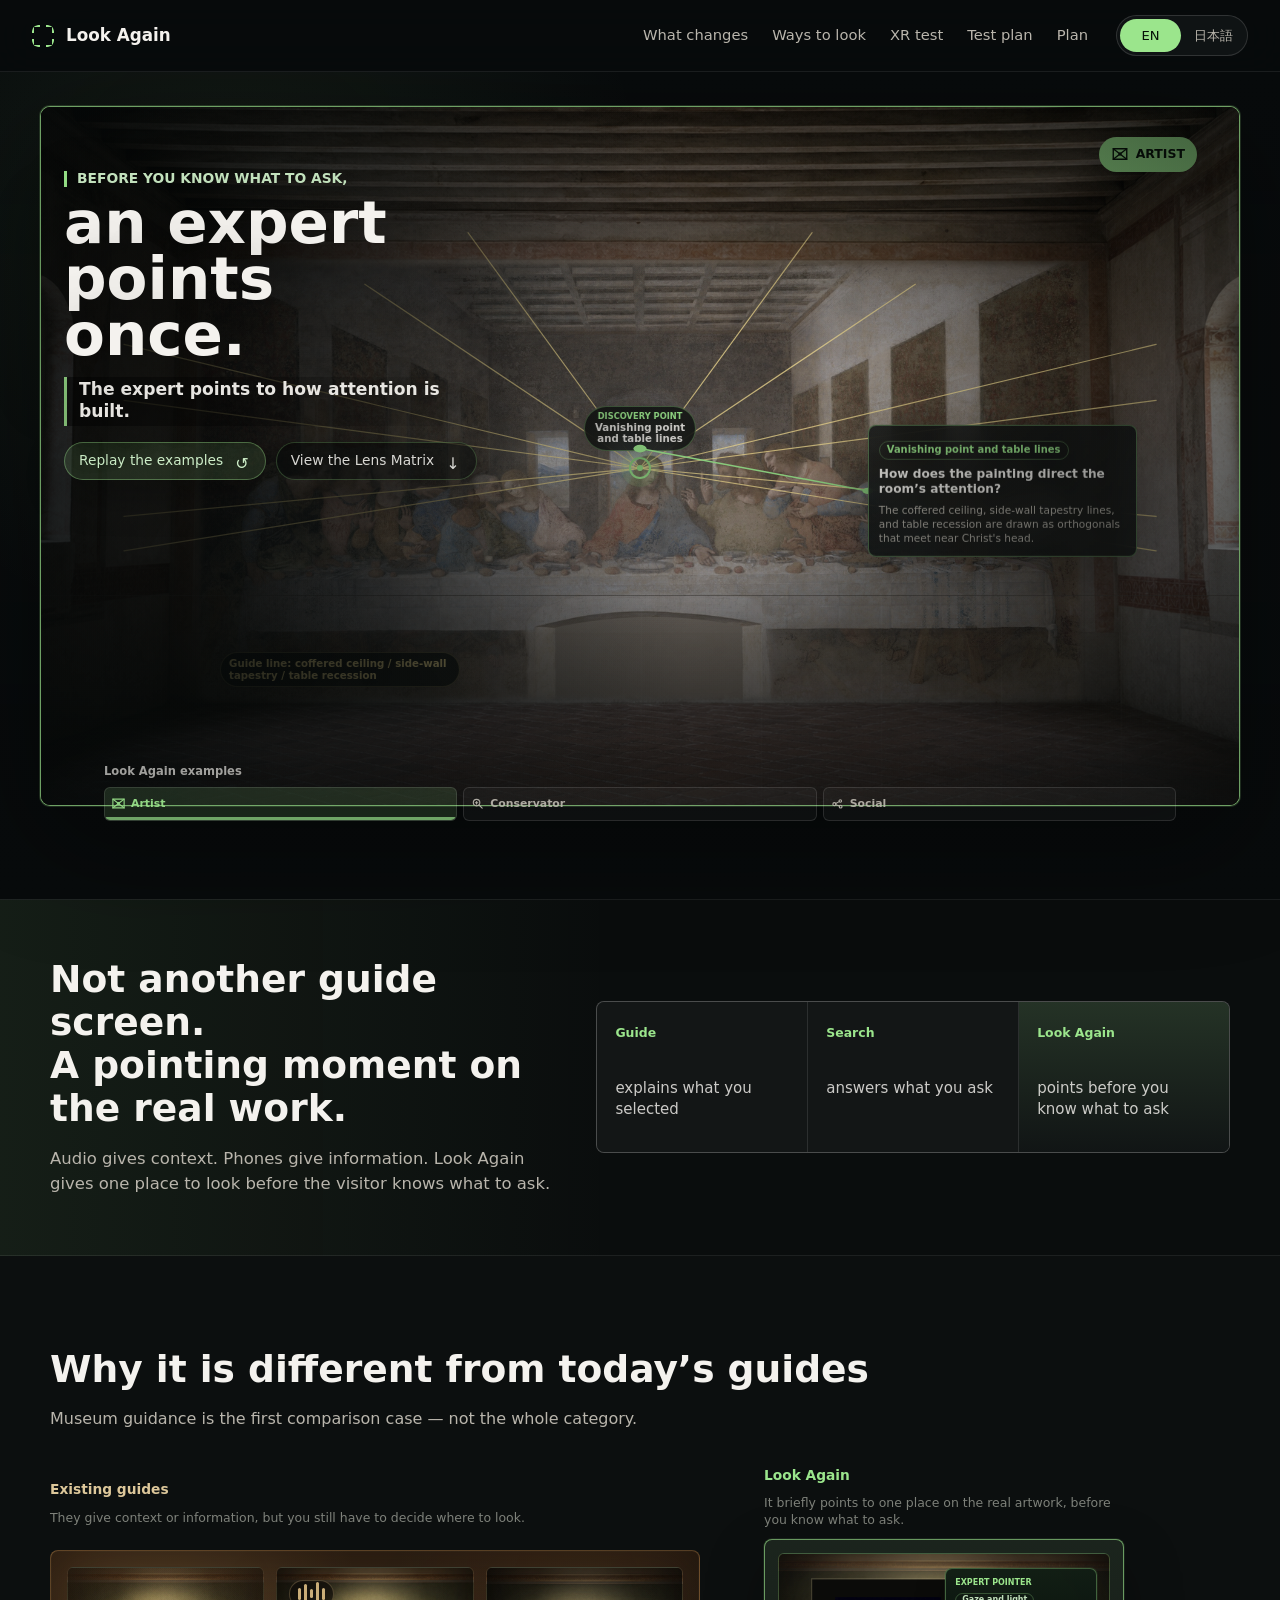
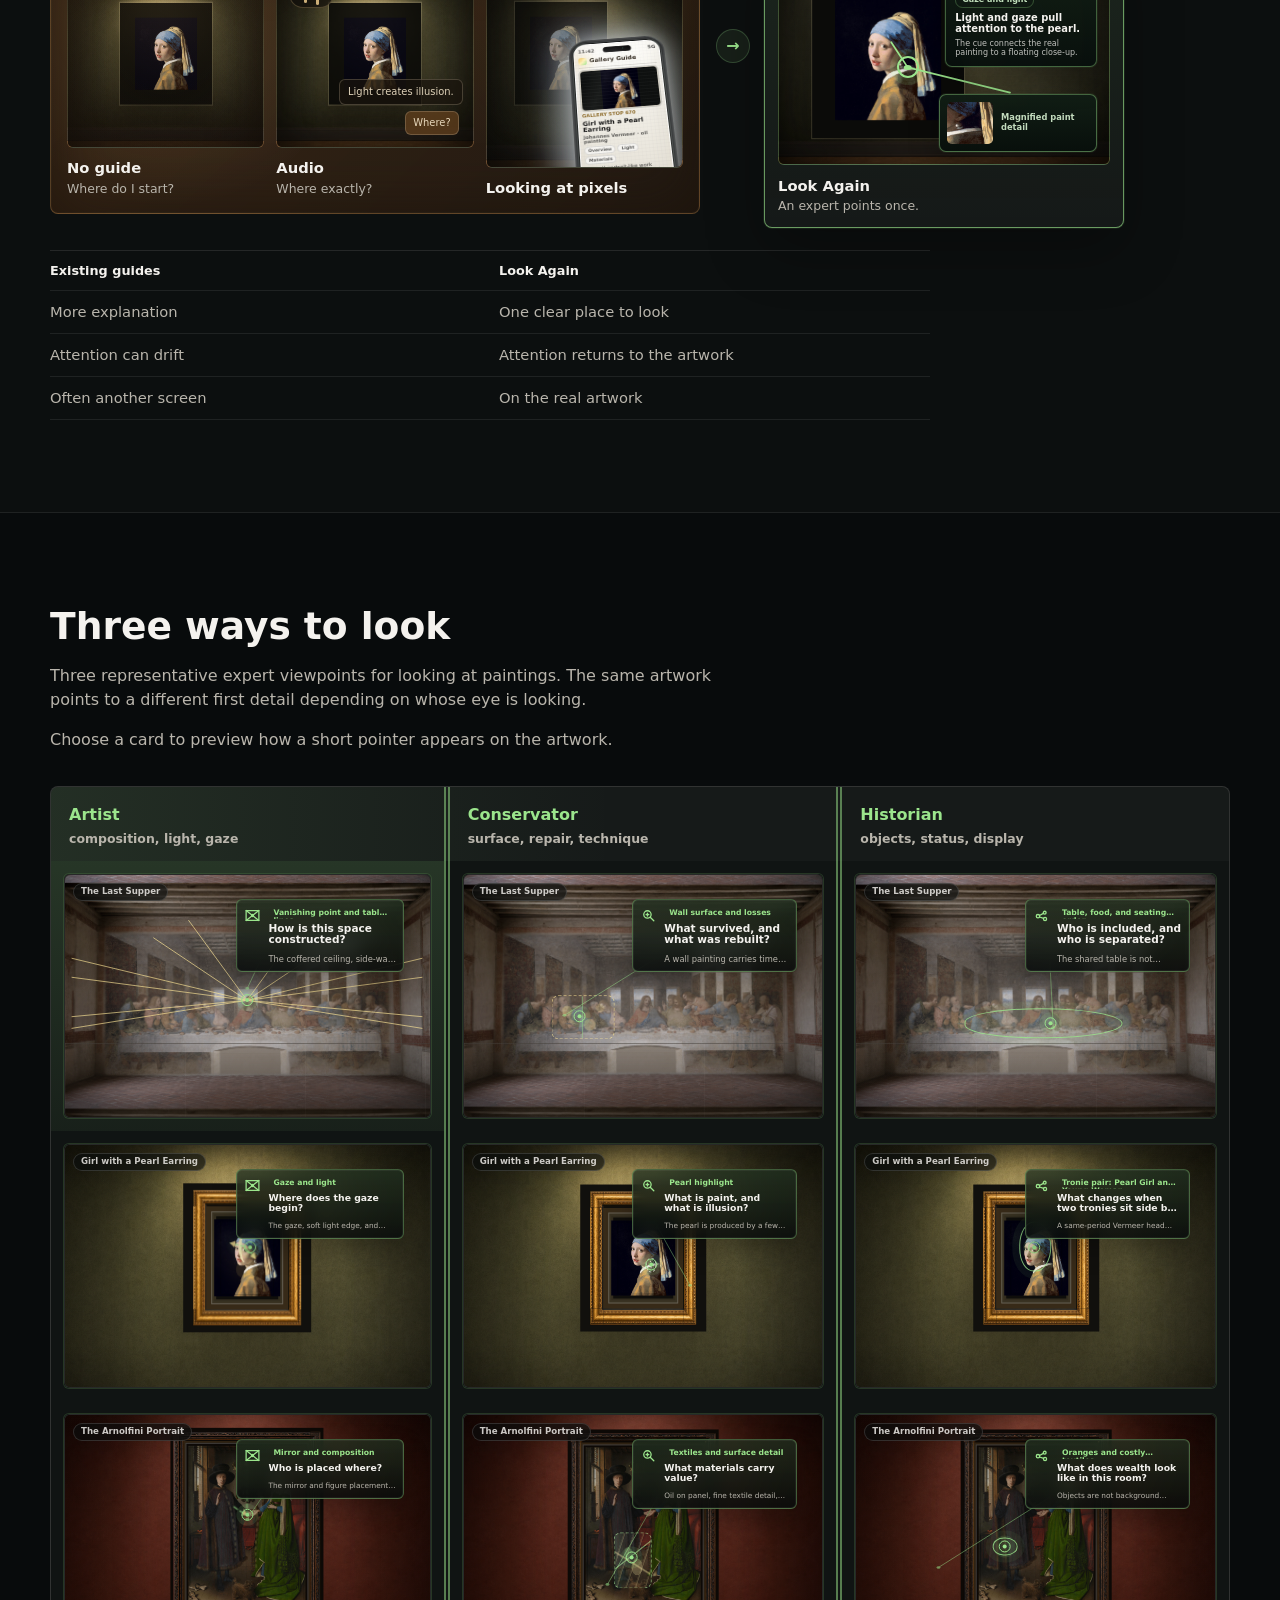
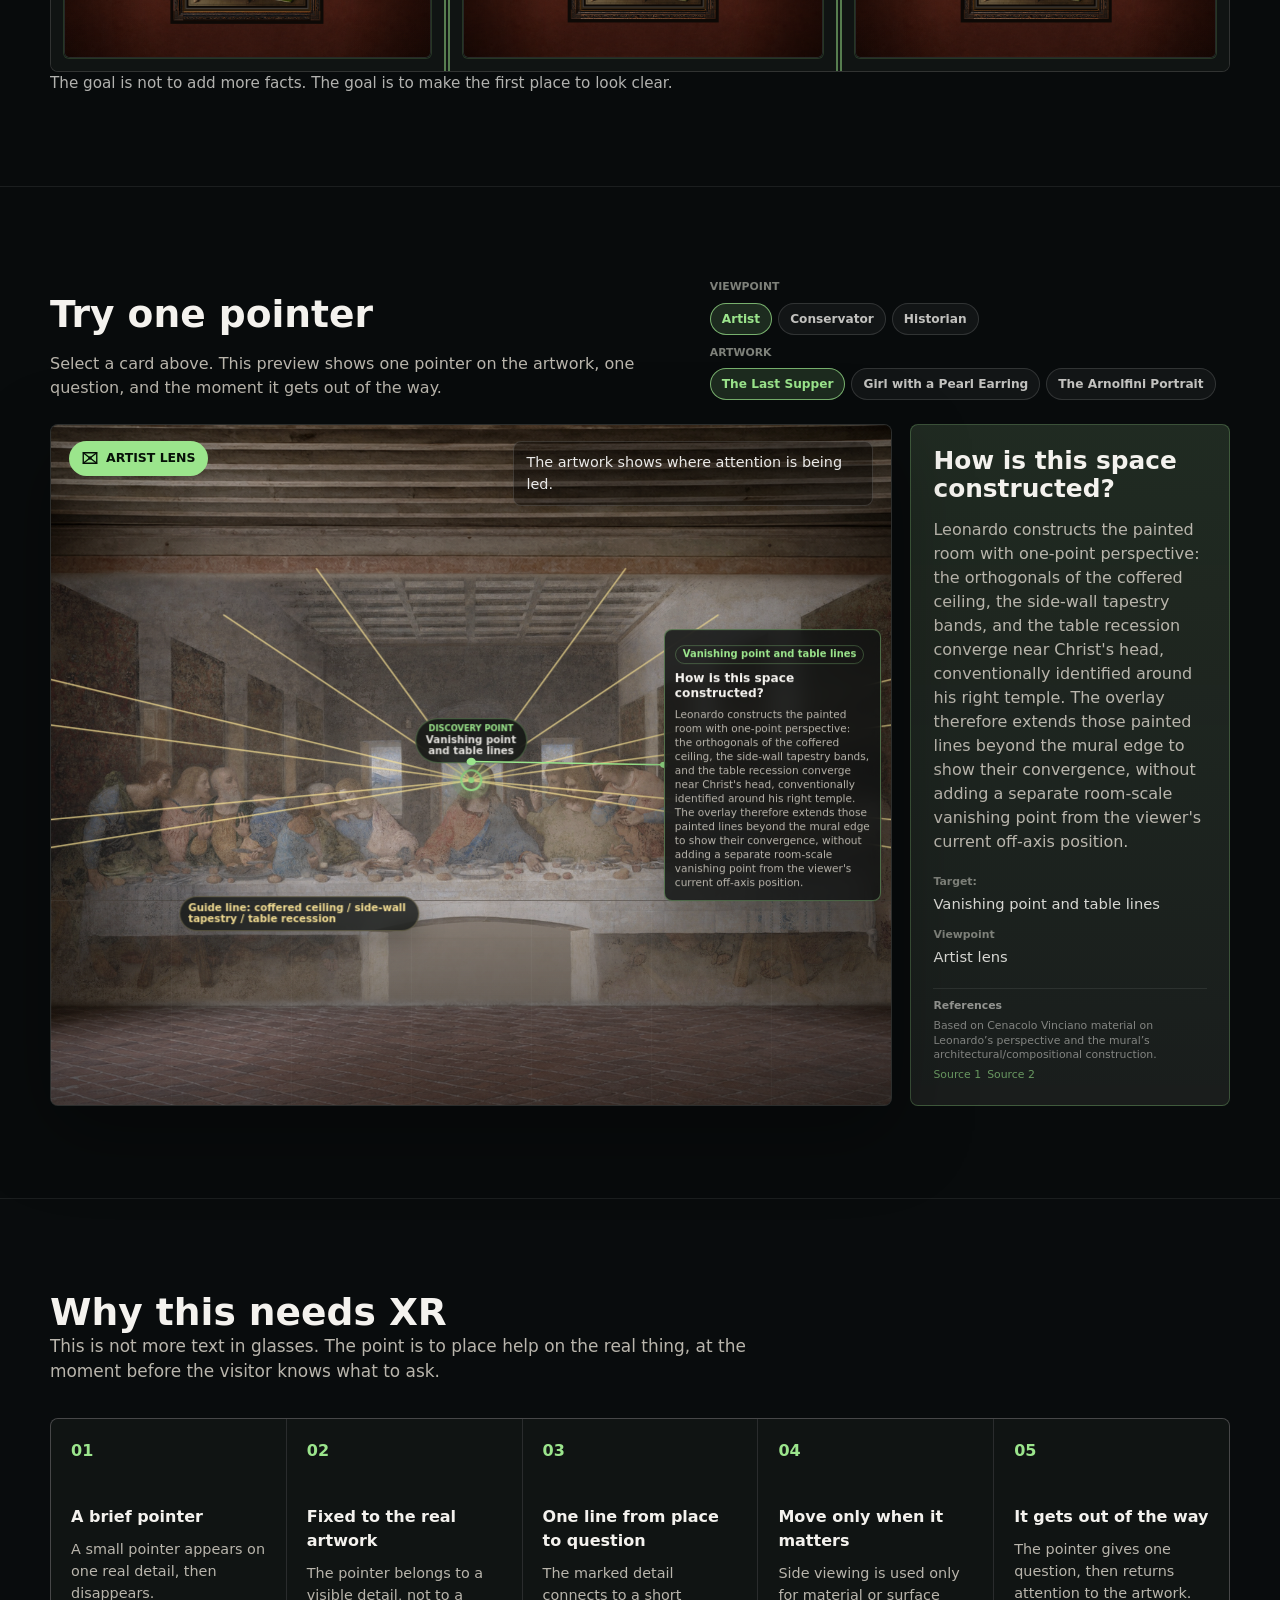
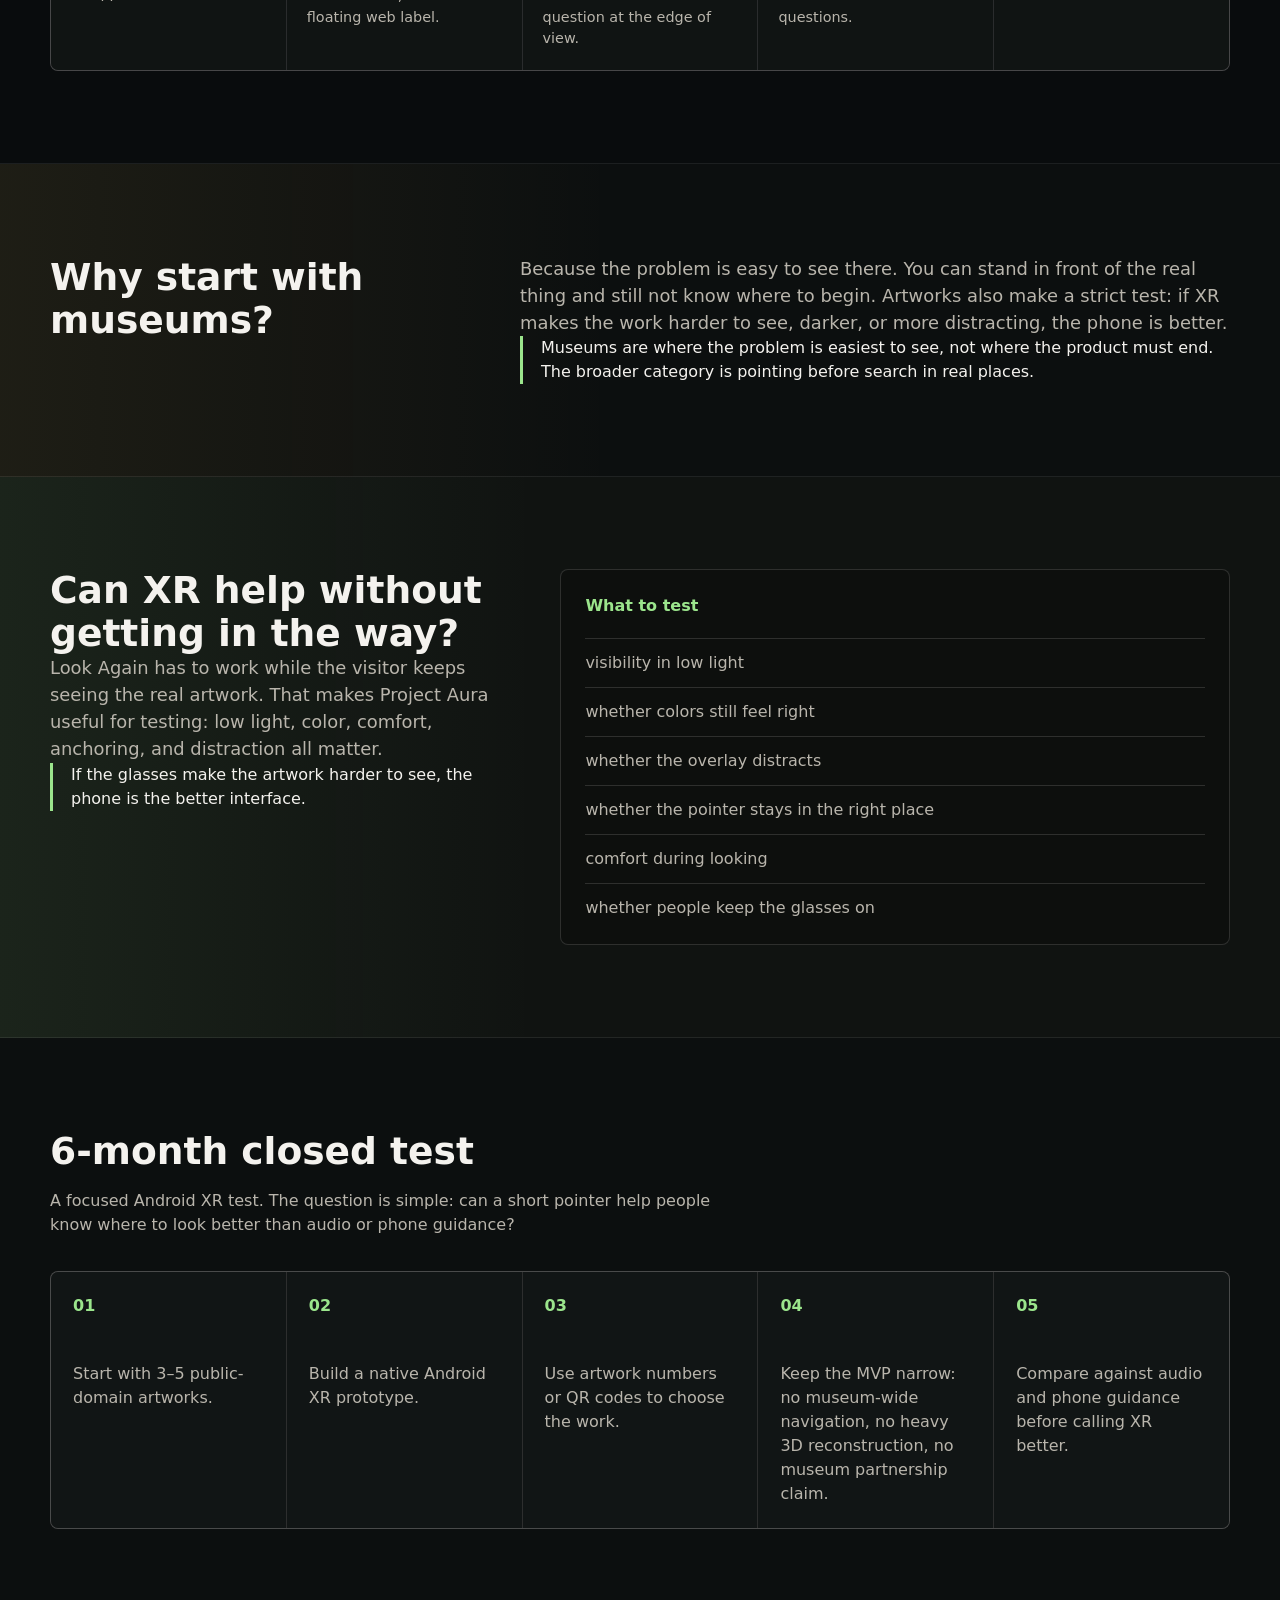
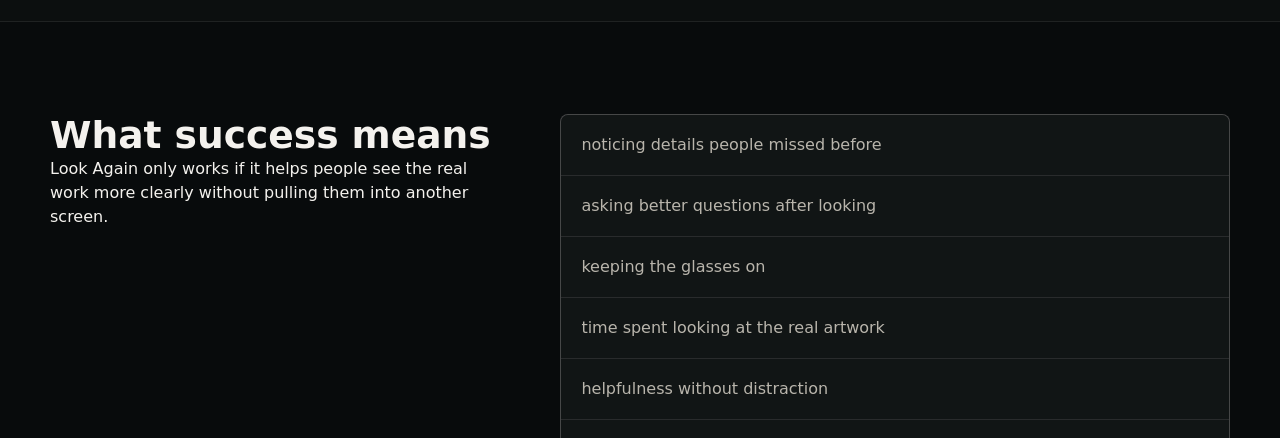
==== index.html @ 21351724 "Deploy Look Again V23 site" ====
<!doctype html>
<html lang="en">
  <head>
    <meta charset="utf-8">
    <meta name="viewport" content="width=device-width, initial-scale=1">
    <meta http-equiv="refresh" content="0; url=./site/index.html">
    <title>Look Again V23</title>
    <link rel="canonical" href="./site/index.html">
    <style>
      body {
        margin: 0;
        min-height: 100vh;
        display: grid;
        place-items: center;
        font: 16px/1.5 system-ui, -apple-system, BlinkMacSystemFont, "Segoe UI", sans-serif;
        color: #10201a;
        background: #f5f3ed;
      }
      a {
        color: #0c6b46;
      }
    </style>
  </head>
  <body>
    <p>Opening <a href="./site/index.html">Look Again V23</a>.</p>
  </body>
</html>
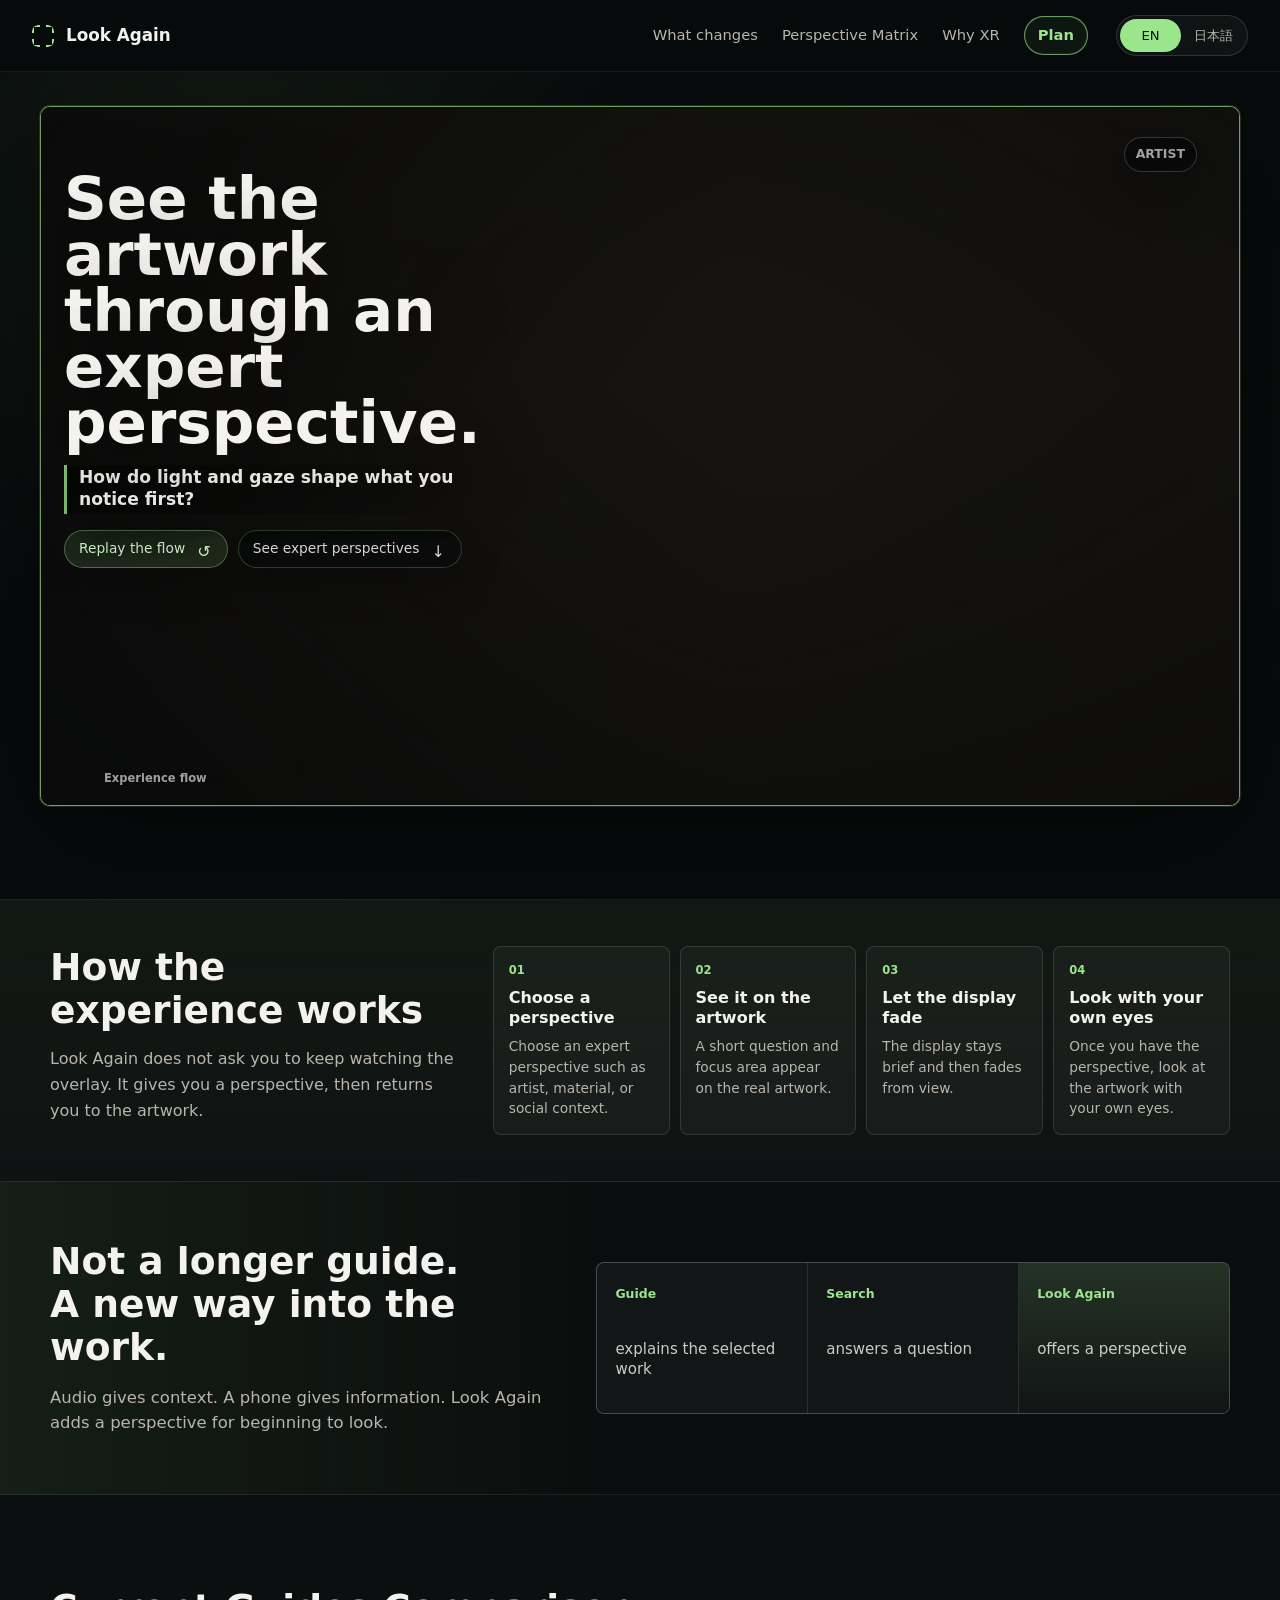
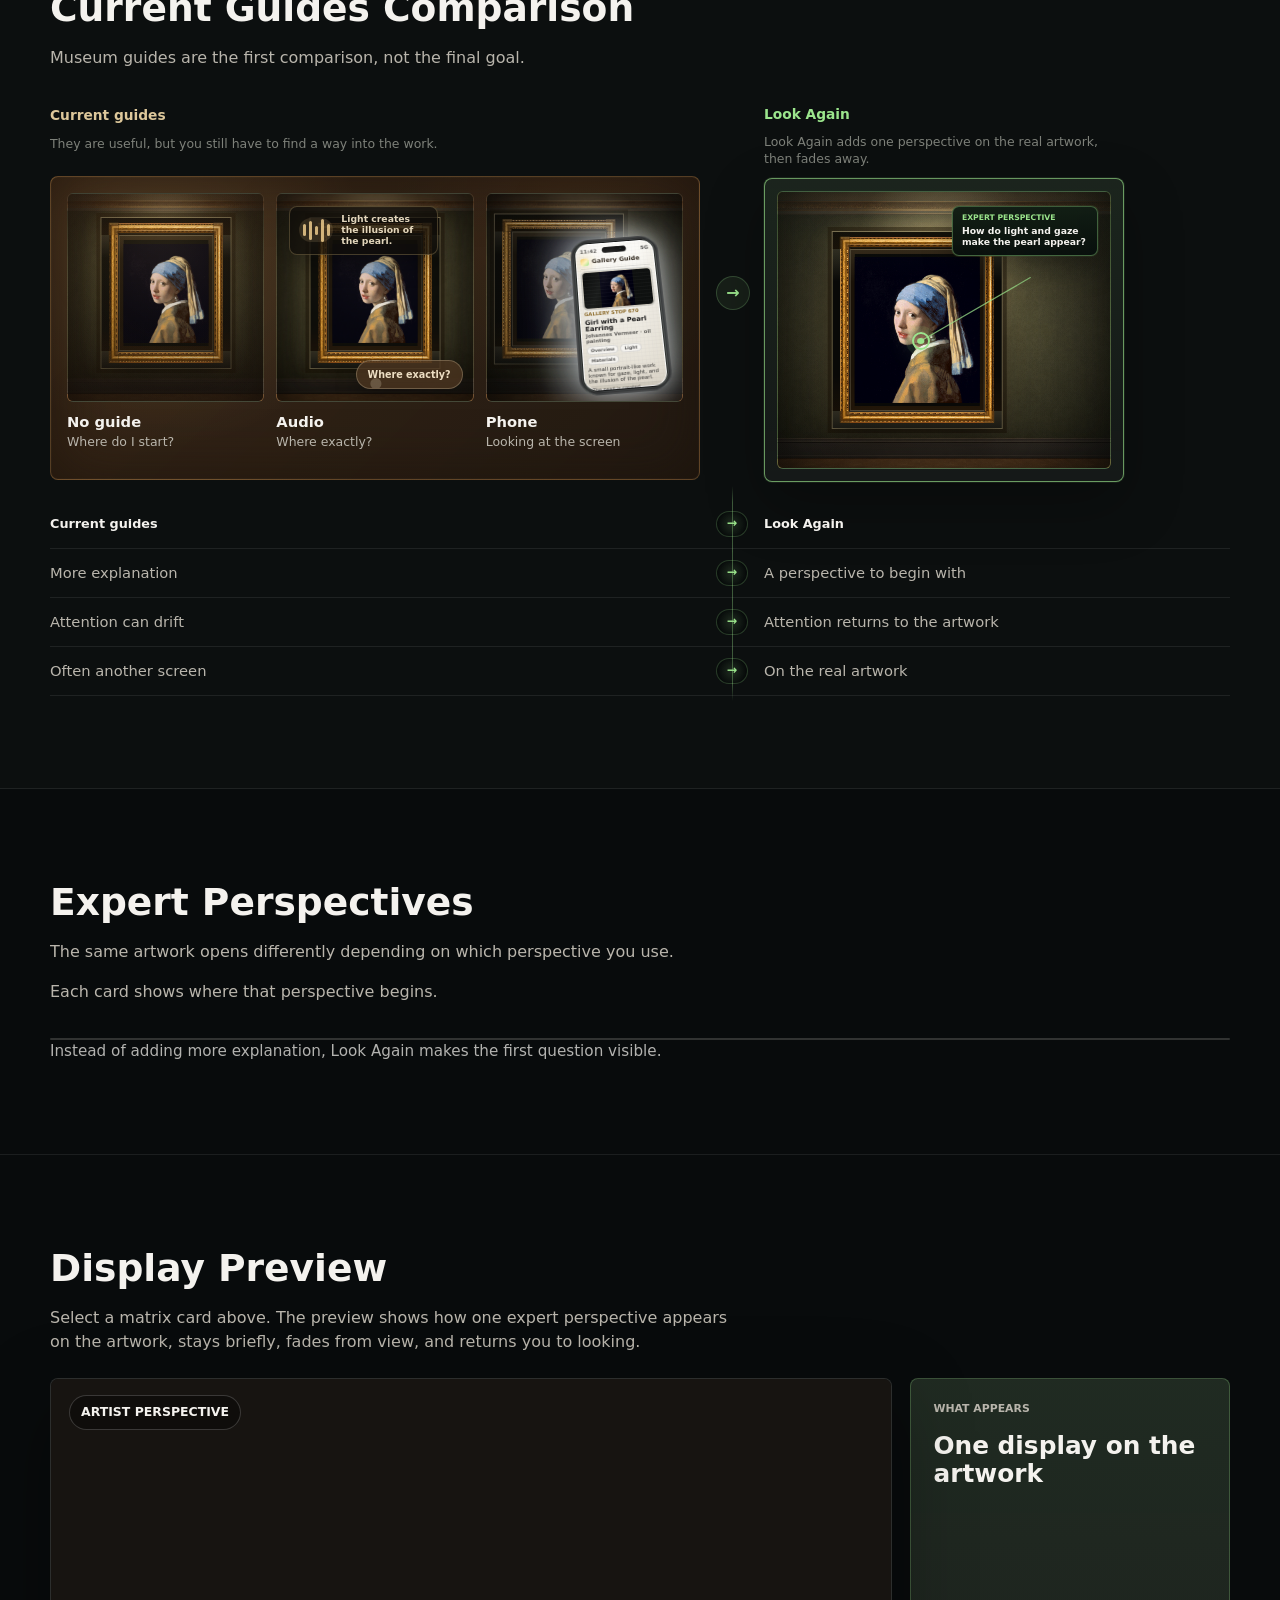
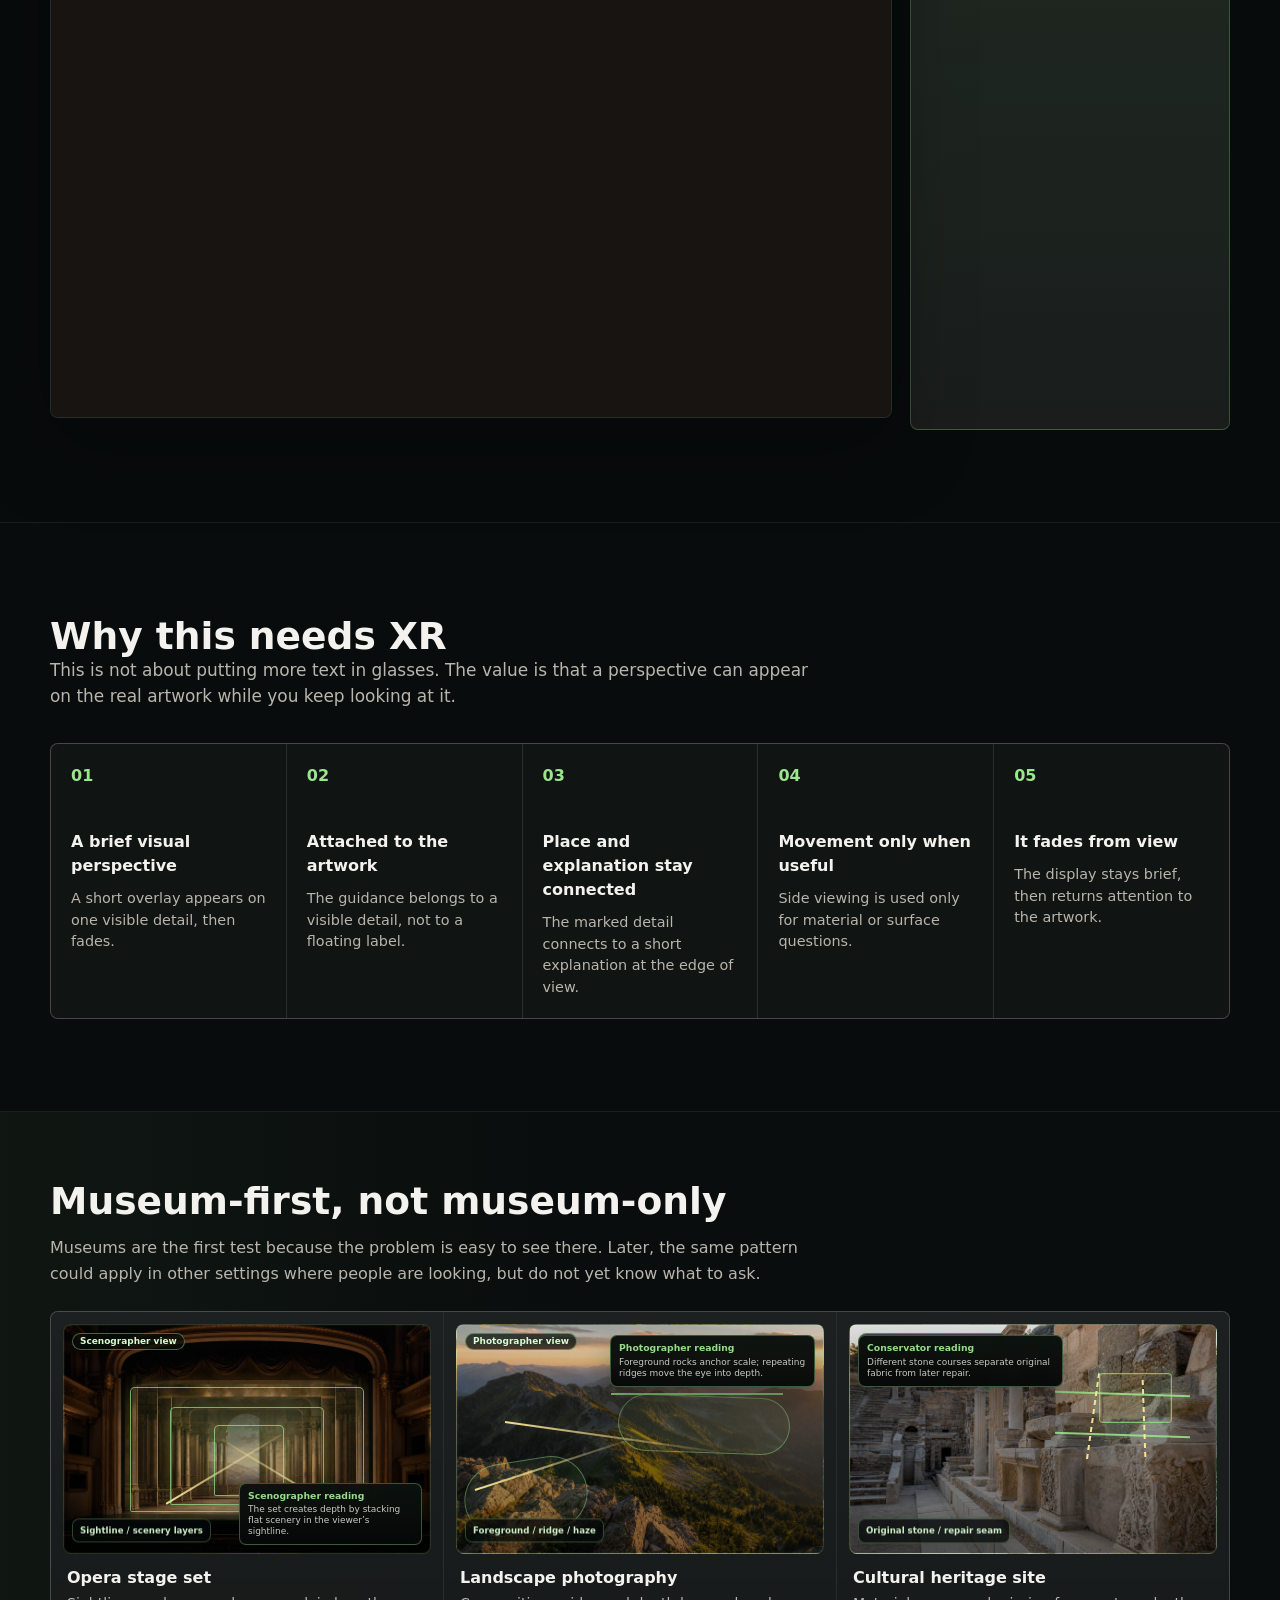
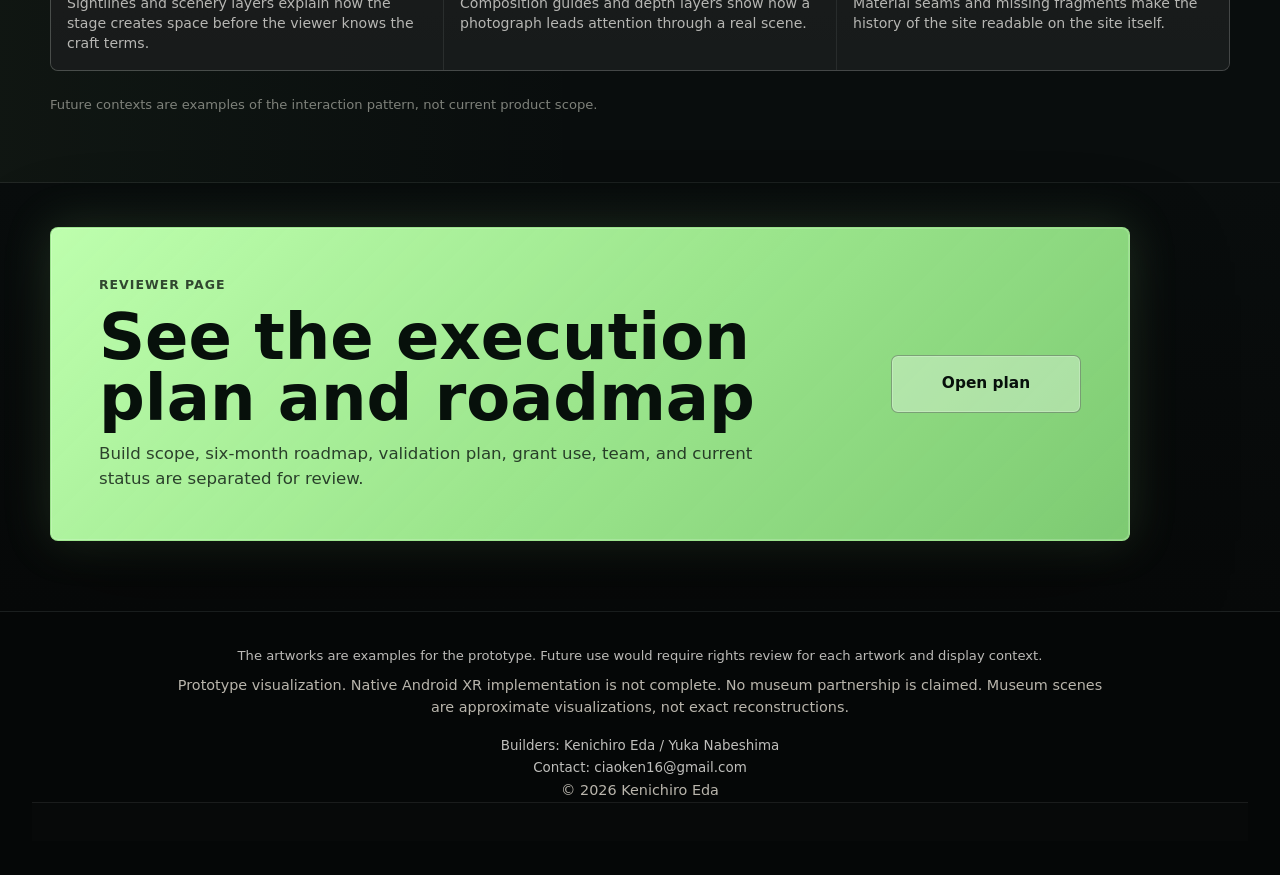
==== commit 4f099a22: "Remove V23 from public redirect" ====
--- a/index.html
+++ b/index.html
@@ -4,7 +4,7 @@
     <meta charset="utf-8">
     <meta name="viewport" content="width=device-width, initial-scale=1">
     <meta http-equiv="refresh" content="0; url=./site/index.html">
-    <title>Look Again V23</title>
+    <title>Look Again</title>
     <link rel="canonical" href="./site/index.html">
     <style>
       body {
@@ -22,6 +22,6 @@
     </style>
   </head>
   <body>
-    <p>Opening <a href="./site/index.html">Look Again V23</a>.</p>
+    <p>Opening <a href="./site/index.html">Look Again</a>.</p>
   </body>
 </html>
